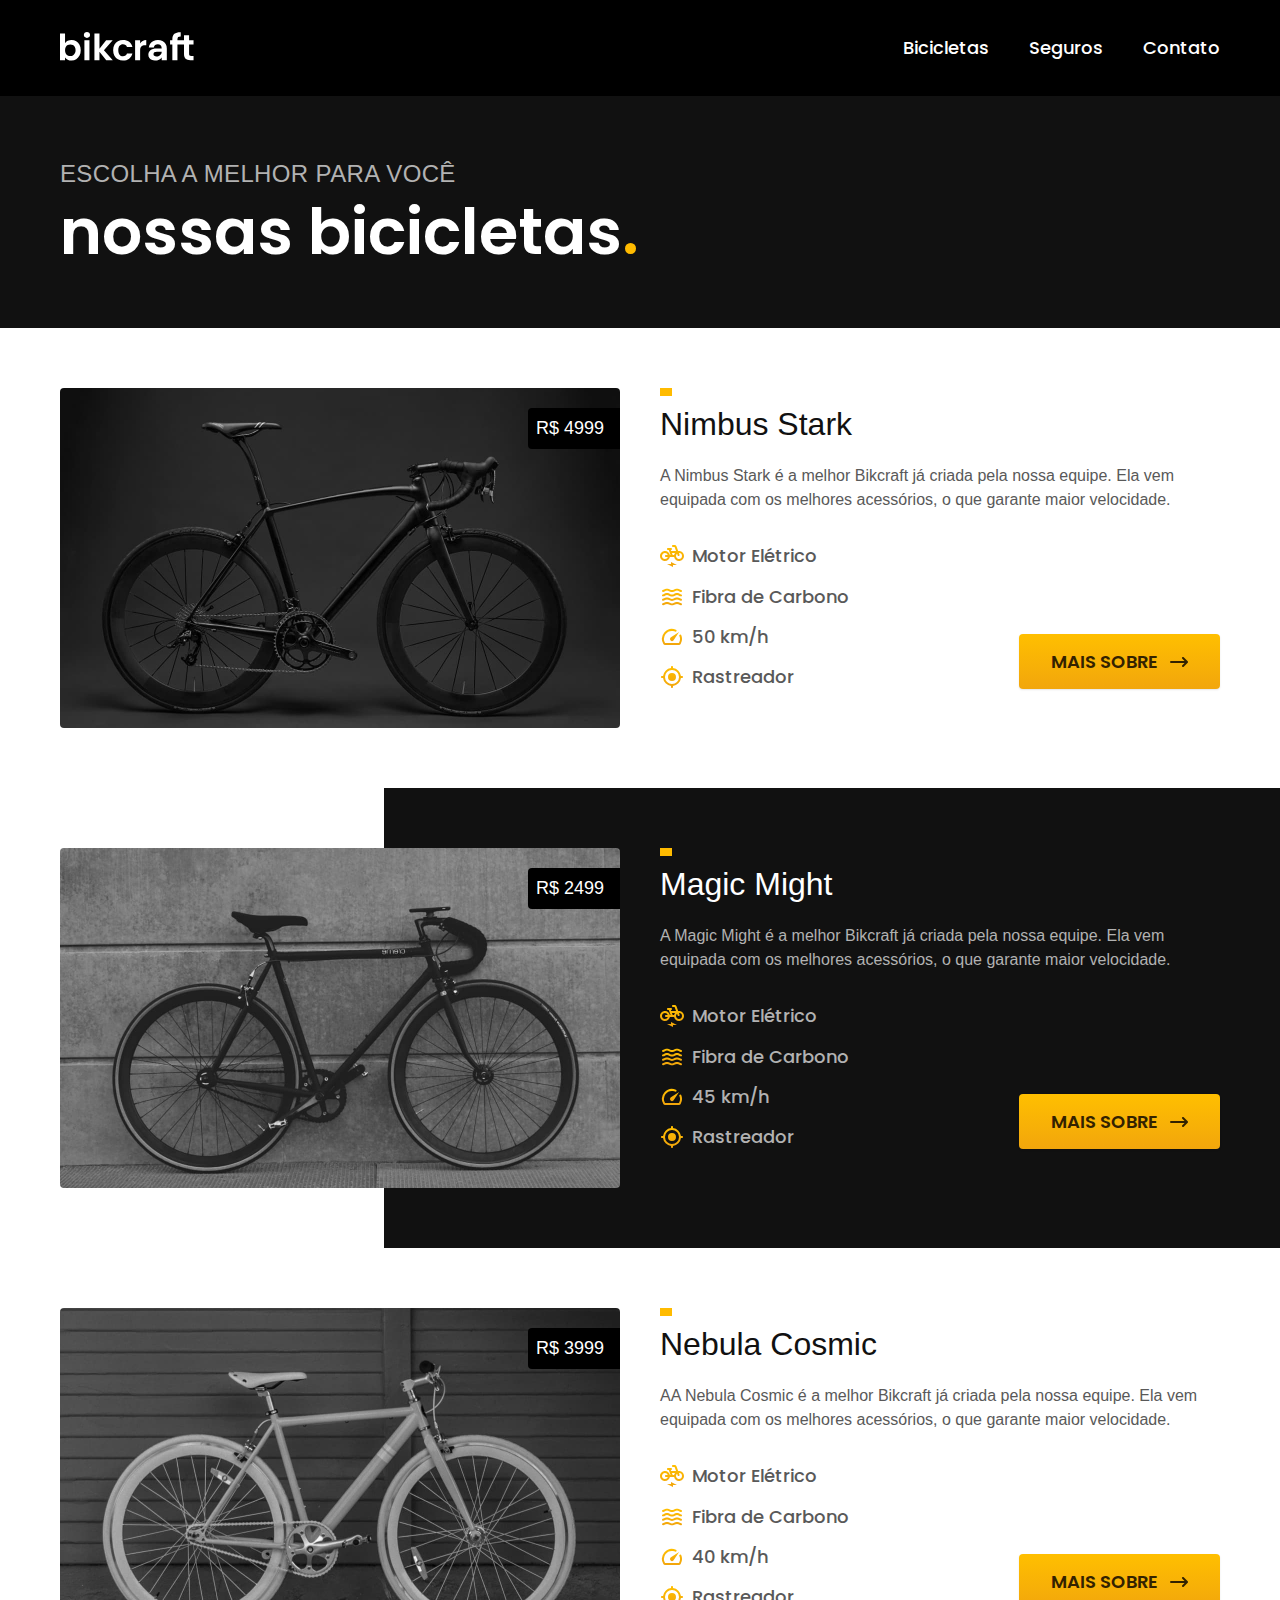
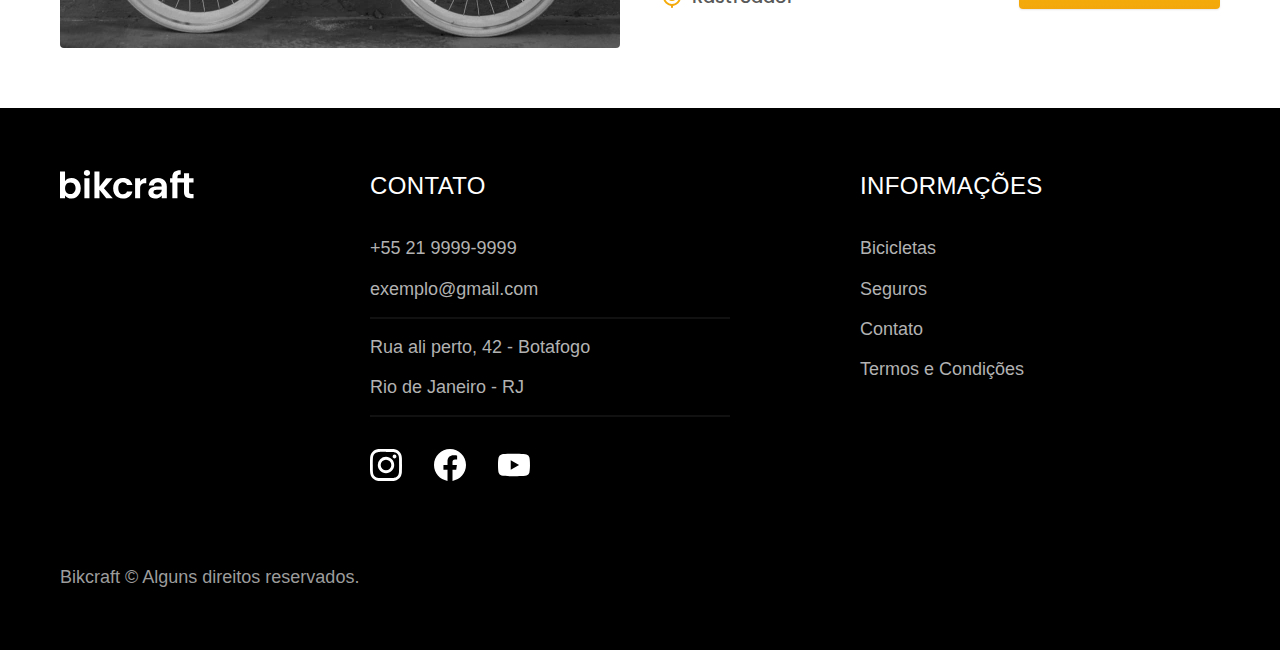
==== bicicletas.html @ 374773f7 "add 2 novas paginas" ====
<!DOCTYPE html>
<html lang="pt-br">
<head>
    <meta charset="UTF-8">
    <meta http-equiv="X-UA-Compatible" content="IE=edge">
    <meta name="viewport" content="width=device-width, initial-scale=1.0">
    <title>Bicicletas | Bikcraft</title>
    <meta name="description" content="Termos e Condições.">
    <link rel="stylesheet" href="./css/style.css">

    <link rel="preconnect" href="https://fonts.googleapis.com">
    <link rel="preconnect" href="https://fonts.gstatic.com" crossorigin>
    <link href="https://fonts.googleapis.com/css2?family=Poppins:wght@400;600&display=swap" rel="stylesheet">
</head>
<body>

    <header class="header-bg">
        <div class="header container">
            <a href="./">
                <img src="./img/bikcraft.svg" alt="bikcraft">
            </a>
            
            <nav aria-label="primaria">
                <ul class="header-menu font-1-m cor-0">
                    <li><a href="./bicicletas.html">Bicicletas</a></li>
                    <li><a href="./seguros.html">Seguros</a></li>
                    <li><a href="./contato.html">Contato</a></li>
                </ul>
            </nav>
        </div>
    </header>

    <main>
        <div class="titulo-bg">
            <div class="titulo container">
                <p class="font-2-l-b cor-5">ESCOLHA A MELHOR PARA VOCÊ</p>
                <h1 class="font-1-xxl cor-0">nossas bicicletas<span class="cor-p1">.</span></h1>
            </div>
        </div>

        
            <div class="bicicletas container">
                <div class="bicicletas-imagem">
                    <img src="./img/bicicletas/nimbus.jpg" alt="Bicicleta preta">
                    <span class="font-2-m cor-0">R$ 4999</span>
                </div>
                <div class="bicicletas-conteudo">
                    <h2 class="font-2-xl">Nimbus Stark</h2>
                    <p class="font-2-s cor-8">A Nimbus Stark é a melhor Bikcraft já criada pela nossa equipe. Ela vem equipada com os melhores acessórios, 
                    o que garante maior velocidade.</p>
                    <ul class="font-1-m cor-8">
                        <li>
                            <img src="./img/icones/eletrica.svg" alt="">
                            Motor Elétrico
                        </li>
                        <li>
                            <img src="./img/icones/carbono.svg" alt="">
                            Fibra de Carbono
                        </li>
                        <li>
                            <img src="./img/icones/velocidade.svg" alt="">
                            50 km/h
                        </li>
                        <li>
                            <img src="./img/icones/rastreador.svg" alt="">
                            Rastreador
                        </li>
                    </ul>
                    <a class="botao seta" href="./bicicletas/nimbus.html">Mais Sobre</a>
                </div>
            </div>
        

        <div class="bicicletas-bg">
            <div class="bicicletas container">
                <div class="bicicletas-imagem">
                    <img src="./img/bicicletas/magic.jpg" alt="Bicicleta preta">
                    <span class="font-2-m cor-0">R$ 2499</span>
                </div>
                <div class="bicicletas-conteudo">
                    <h2 class="font-2-xl cor-0">Magic Might</h2>
                    <p class="font-2-s cor-5">A Magic Might é a melhor Bikcraft já criada pela nossa equipe. Ela vem equipada com os melhores acessórios, 
                    o que garante maior velocidade.</p>
                    <ul class="font-1-m cor-5">
                        <li>
                            <img src="./img/icones/eletrica.svg" alt="">
                            Motor Elétrico
                        </li>
                        <li>
                            <img src="./img/icones/carbono.svg" alt="">
                            Fibra de Carbono
                        </li>
                        <li>
                            <img src="./img/icones/velocidade.svg" alt="">
                            45 km/h
                        </li>
                        <li>
                            <img src="./img/icones/rastreador.svg" alt="">
                            Rastreador
                        </li>
                    </ul>
                    <a class="botao seta" href="./bicicletas/magic.html">Mais Sobre</a>
                </div>
            </div>
        </div>

        
        <div class="bicicletas container">
            <div class="bicicletas-imagem">
                <img src="./img/bicicletas/nebula.jpg" alt="Bicicleta branca">
                <span class="font-2-m cor-0">R$ 3999</span>
            </div>
            <div class="bicicletas-conteudo">
                <h2 class="font-2-xl">Nebula Cosmic</h2>
                <p class="font-2-s cor-8">AA Nebula Cosmic é a melhor Bikcraft já criada pela nossa equipe. Ela vem equipada com os melhores acessórios,
                o que garante maior velocidade.</p>
                <ul class="font-1-m cor-8">
                    <li>
                        <img src="./img/icones/eletrica.svg" alt="">
                        Motor Elétrico
                    </li>
                    <li>
                        <img src="./img/icones/carbono.svg" alt="">
                        Fibra de Carbono
                    </li>
                    <li>
                        <img src="./img/icones/velocidade.svg" alt="">
                        40 km/h
                    </li>
                    <li>
                        <img src="./img/icones/rastreador.svg" alt="">
                            Rastreador
                    </li>
                </ul>
                <a class="botao seta" href="./bicicletas/nebula.html">Mais Sobre</a>
            </div>
        </div>
    </main>

    <footer class="footer-bg">
        <div class="footer container">
            <img src="./img/bikcraft.svg" alt="">
            <div class="footer-contato">
                <h3 class="font-2-l-b cor-0">Contato</h3>
                <ul class="font-2-m cor-5">
                    <li><a href="tel:+552199999999">+55 21 9999-9999</a></li>
                    <li><a href="mailto:exemplo@gmail.com">exemplo@gmail.com</a></li>
                    <li>Rua ali perto, 42 - Botafogo</li>
                    <li>Rio de Janeiro - RJ</li>
                </ul>
                <div class="footer-redes">
                    <a href="./">
                        <img src="./img/redes/instagram.svg" alt="Instagram">
                    </a>
                    <a href="./">
                        <img src="./img/redes/facebook.svg" alt="Facebook">
                    </a>
                    <a href="./">
                        <img src="./img/redes/youtube.svg" alt="Youtube">
                    </a>
                    
                </div>
            </div>
            <div class="footer-informacoes">
                <h3 class="font-2-l-b cor-0">Informações</h3>
                <nav>
                    <ul class="font-2-m cor-5">
                        <li><a href="./bicicletas.html">Bicicletas</a></li>
                        <li><a href="./seguros.html">Seguros</a></li>
                        <li><a href="./contato.html">Contato</a></li>
                        <li><a href="./termos.html">Termos e Condições</a></li>
                    </ul>
                </nav>
            </div>
            <p class="footer-copy font-2-m cor-6">Bikcraft © Alguns direitos reservados.</p>
        </div>
    </footer>
    
</body>
</html>
---- css/style.css ----
@import './global/global.css';
@import './utilidades/tipografia.css';
@import './utilidades/cores.css';
@import './global/header.css';
@import './global/footer.css';

/* Utilidades */
@import './utilidades/componentes.css';

/* Home */
@import './home/introducao.css';
@import './home/tecnologia.css';
@import './home/parceiros.css';
@import './home/depoimento.css';

/* Bicicletas */
@import './bicicletas/bicicletas-lista.css';
@import './bicicletas/bicicletas.css';

/* Seguros */
@import './seguros/seguros.css';
@import './seguros/vantagens.css';
@import './seguros/perguntas.css';

/* Termos */
@import './termos/termos.css';
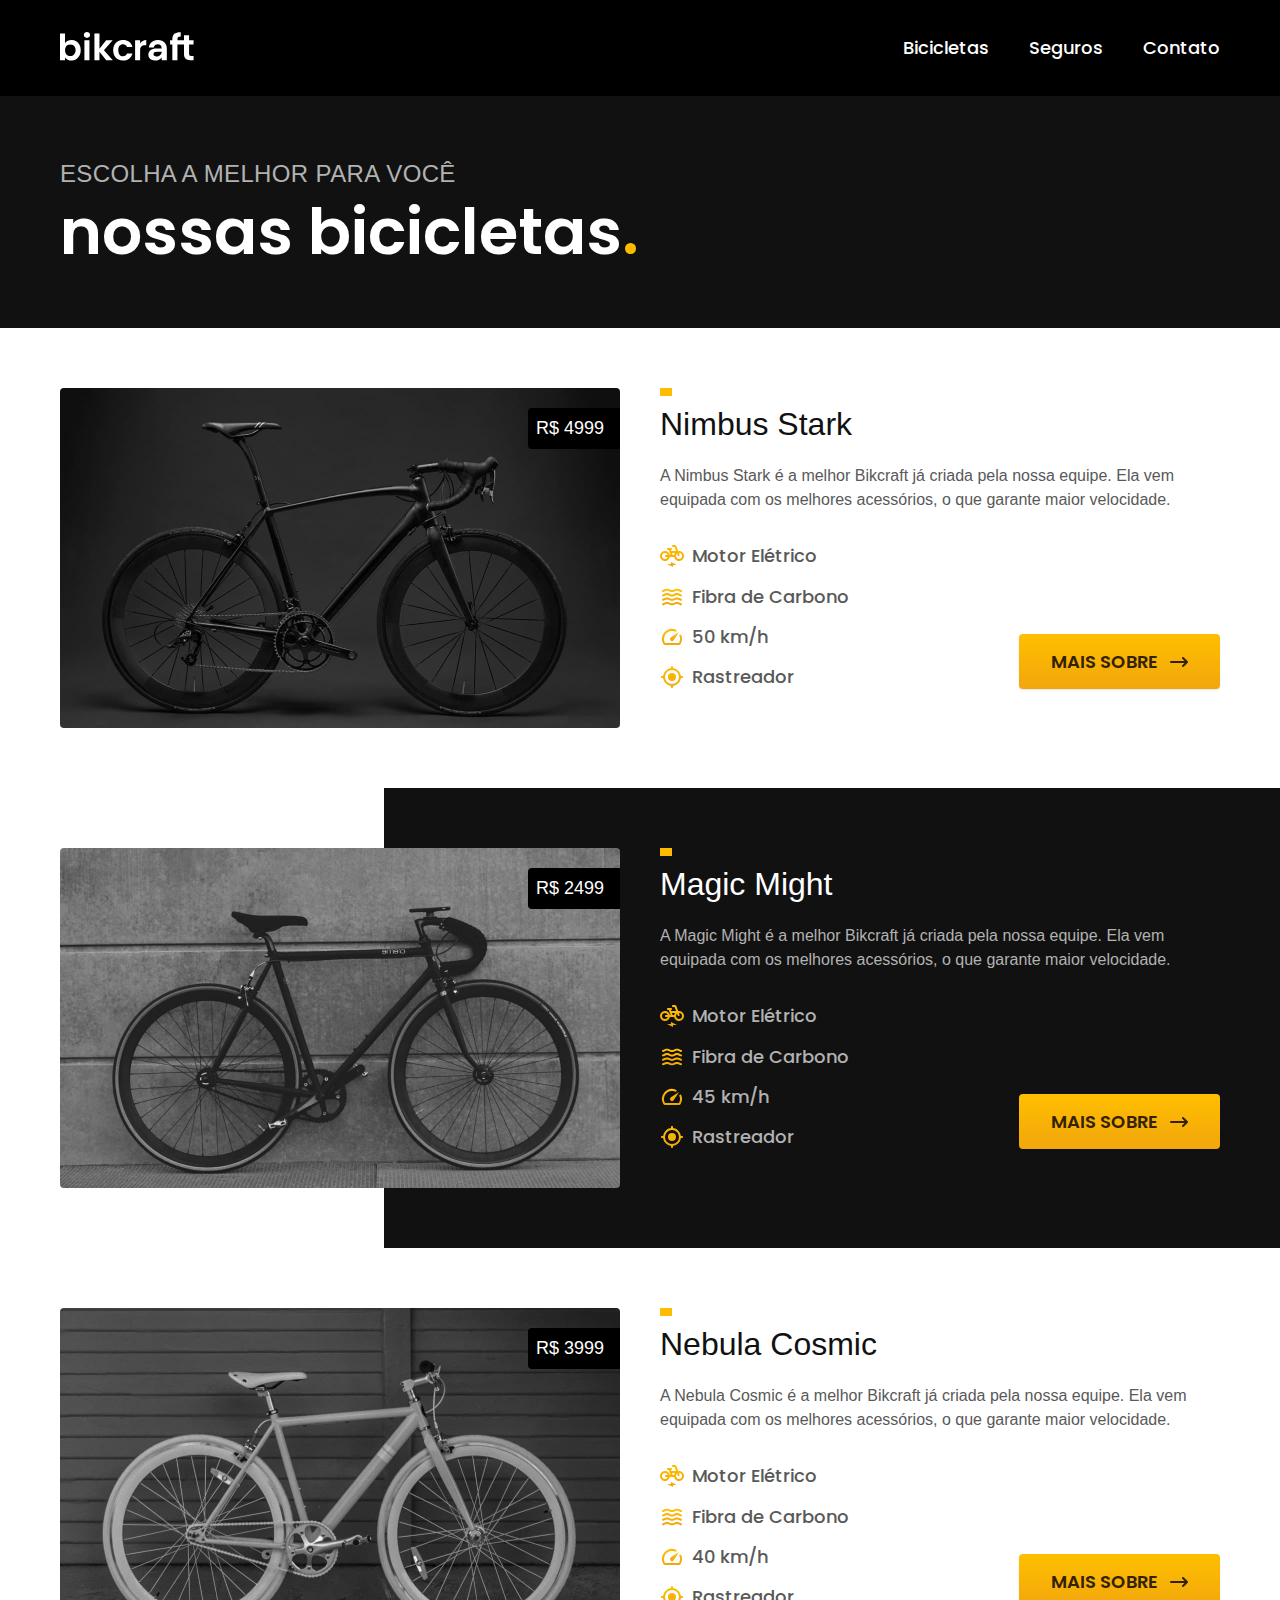
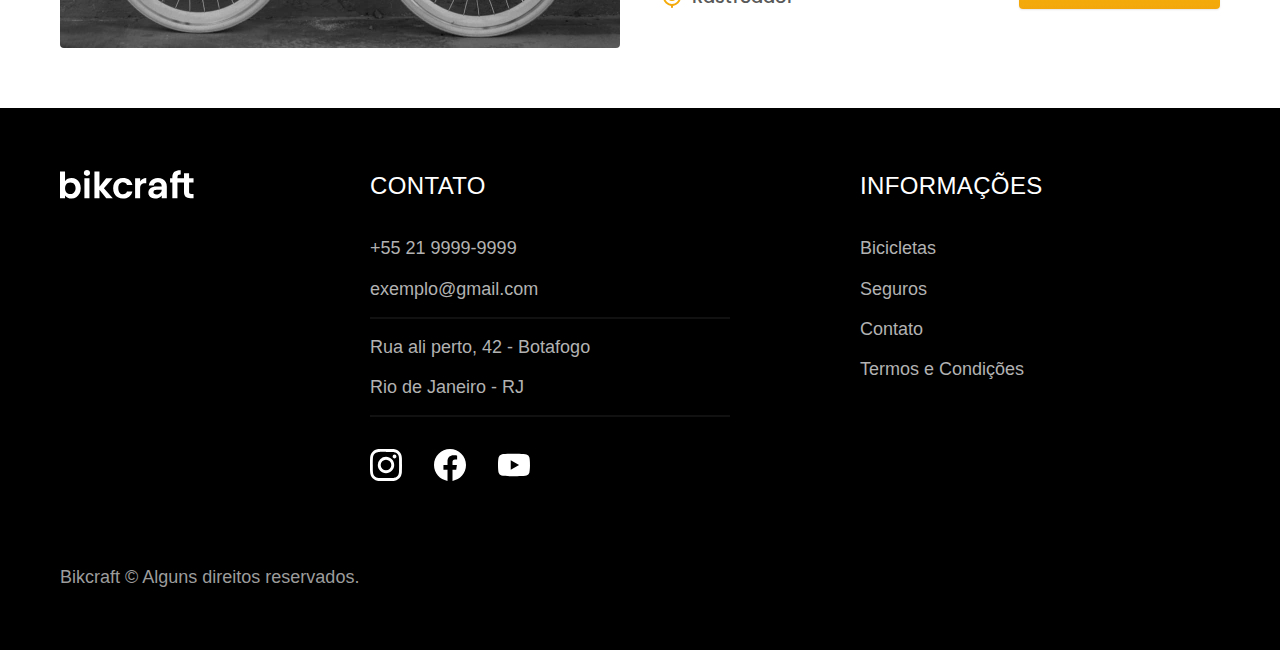
==== commit 0c7a3595: "att boa" ====
--- a/bicicletas.html
+++ b/bicicletas.html
@@ -112,7 +112,7 @@
             </div>
             <div class="bicicletas-conteudo">
                 <h2 class="font-2-xl">Nebula Cosmic</h2>
-                <p class="font-2-s cor-8">AA Nebula Cosmic é a melhor Bikcraft já criada pela nossa equipe. Ela vem equipada com os melhores acessórios,
+                <p class="font-2-s cor-8">A Nebula Cosmic é a melhor Bikcraft já criada pela nossa equipe. Ela vem equipada com os melhores acessórios,
                 o que garante maior velocidade.</p>
                 <ul class="font-1-m cor-8">
                     <li>
--- a/css/style.css
+++ b/css/style.css
@@ -17,6 +17,9 @@
 @import './bicicletas/bicicletas-lista.css';
 @import './bicicletas/bicicletas.css';
 
+/* Bicicleta */
+@import './bicicleta/bicicleta.css';
+
 /* Seguros */
 @import './seguros/seguros.css';
 @import './seguros/vantagens.css';
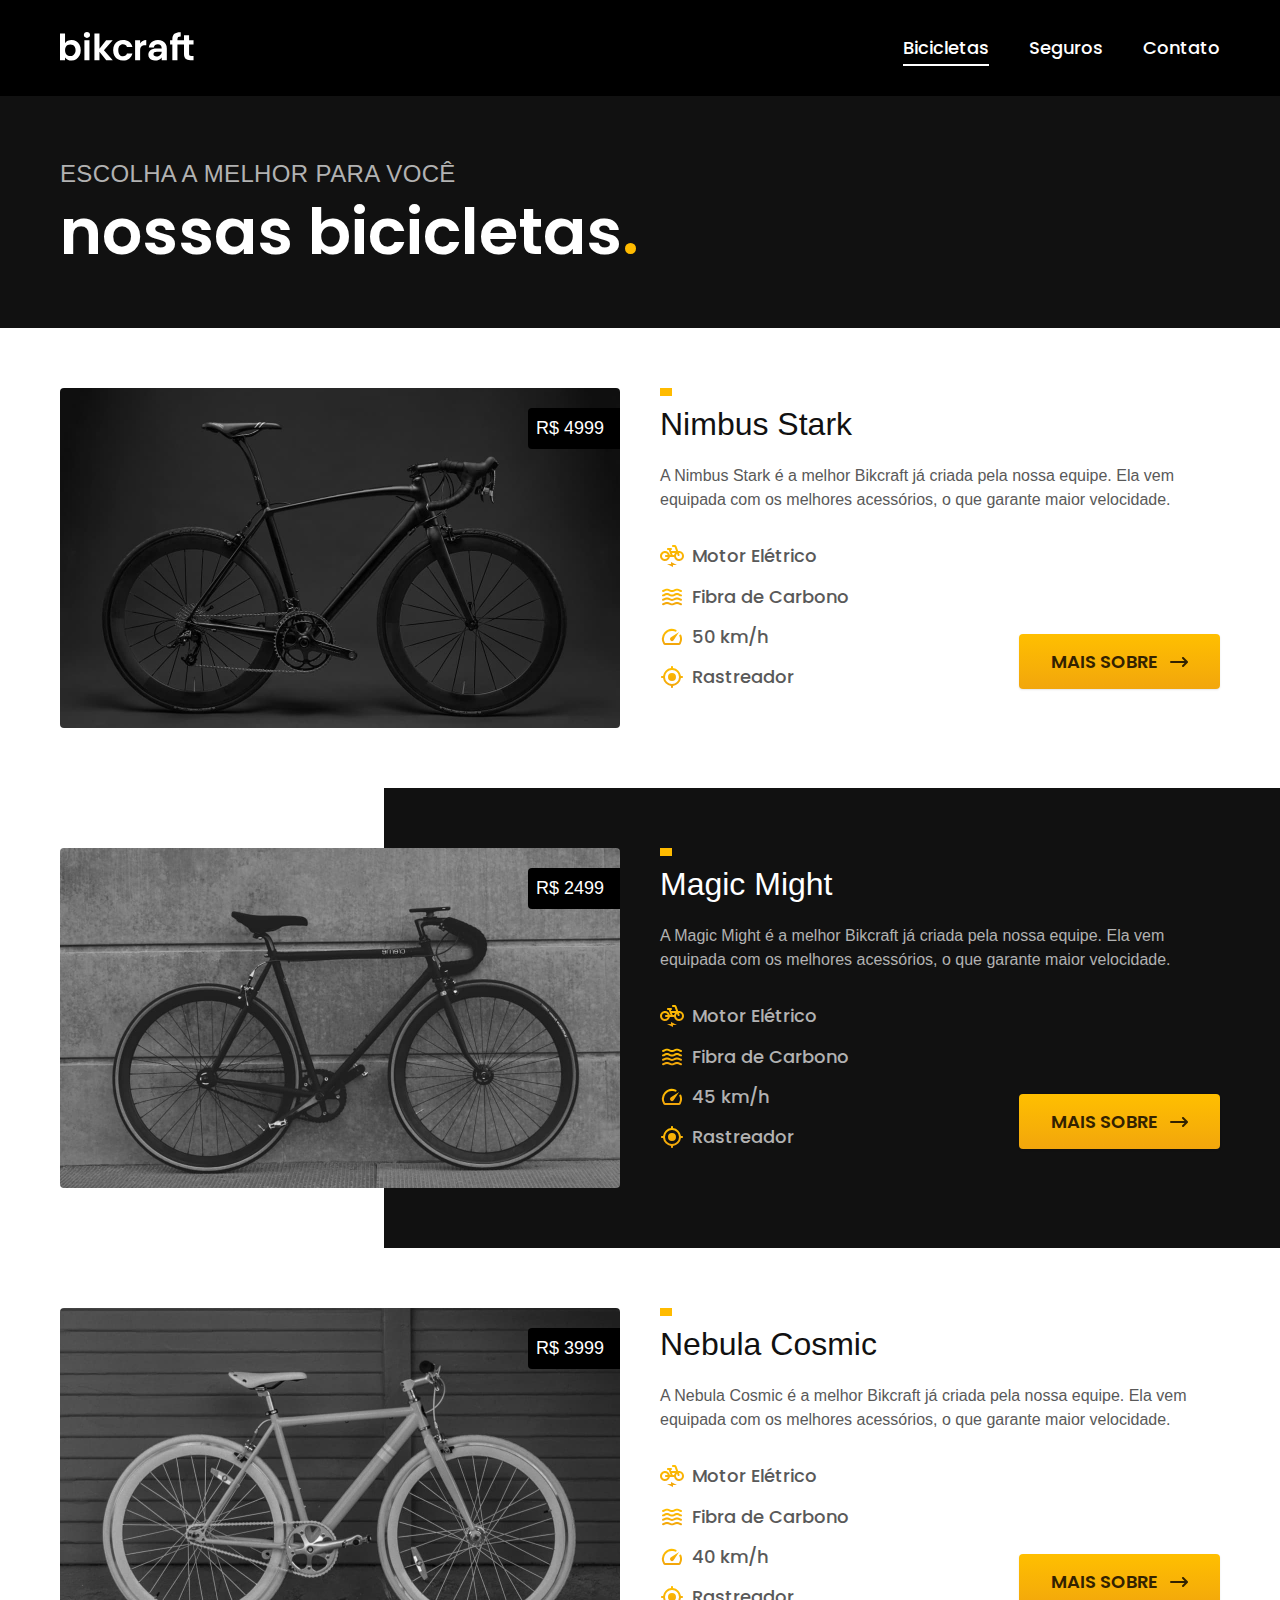
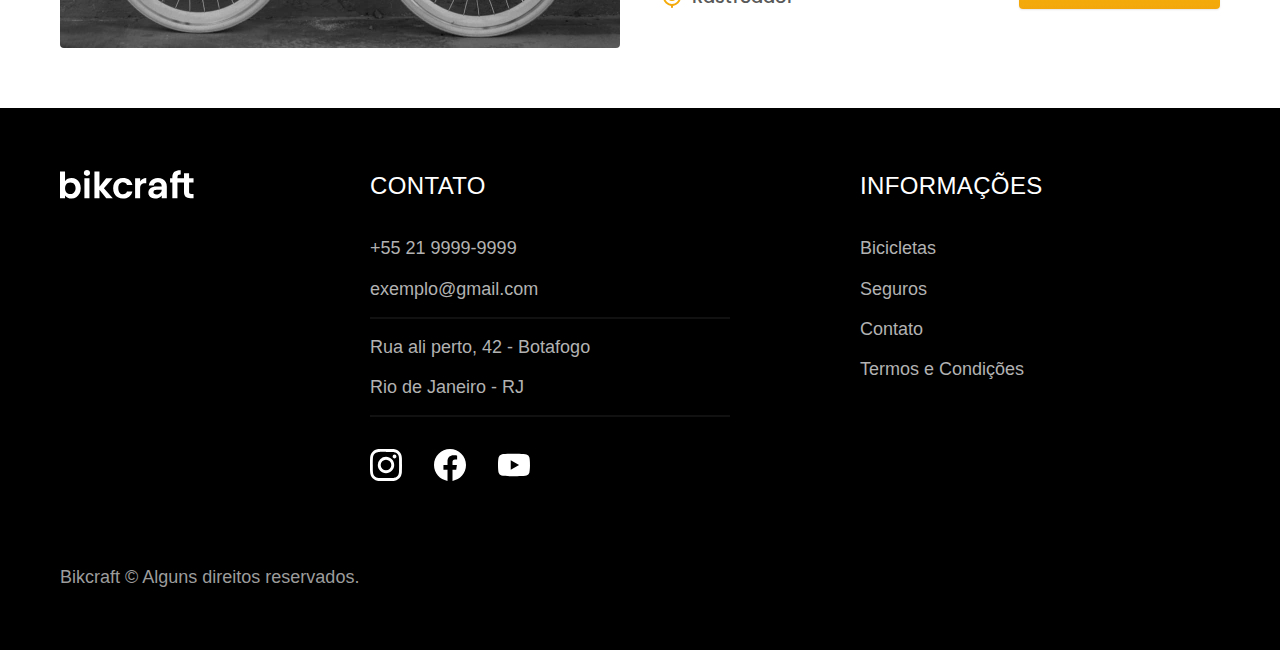
==== commit 75079f80: "implementação js" ====
--- a/bicicletas.html
+++ b/bicicletas.html
@@ -6,6 +6,7 @@
     <meta name="viewport" content="width=device-width, initial-scale=1.0">
     <title>Bicicletas | Bikcraft</title>
     <meta name="description" content="Termos e Condições.">
+    <link rel="preload" href=".css/style.css" as="style">
     <link rel="stylesheet" href="./css/style.css">
 
     <link rel="preconnect" href="https://fonts.googleapis.com">
@@ -176,5 +177,6 @@
         </div>
     </footer>
     
+    <script src="./js/script.js"></script>
 </body>
 </html>--- a/css/style.css
+++ b/css/style.css
@@ -6,6 +6,7 @@
 
 /* Utilidades */
 @import './utilidades/componentes.css';
+@import './utilidades/formulario.css';
 
 /* Home */
 @import './home/introducao.css';
@@ -19,11 +20,20 @@
 
 /* Bicicleta */
 @import './bicicleta/bicicleta.css';
+@import './bicicleta/seguro.css';
 
 /* Seguros */
 @import './seguros/seguros.css';
 @import './seguros/vantagens.css';
 @import './seguros/perguntas.css';
 
+/* Contato */
+@import './contato/contato.css';
+@import './/contato/lojas.css';
+
+/* Orçamento */
+@import './orcamento/orcamento.css';
+
 /* Termos */
-@import './termos/termos.css';+@import './termos/termos.css';
+
